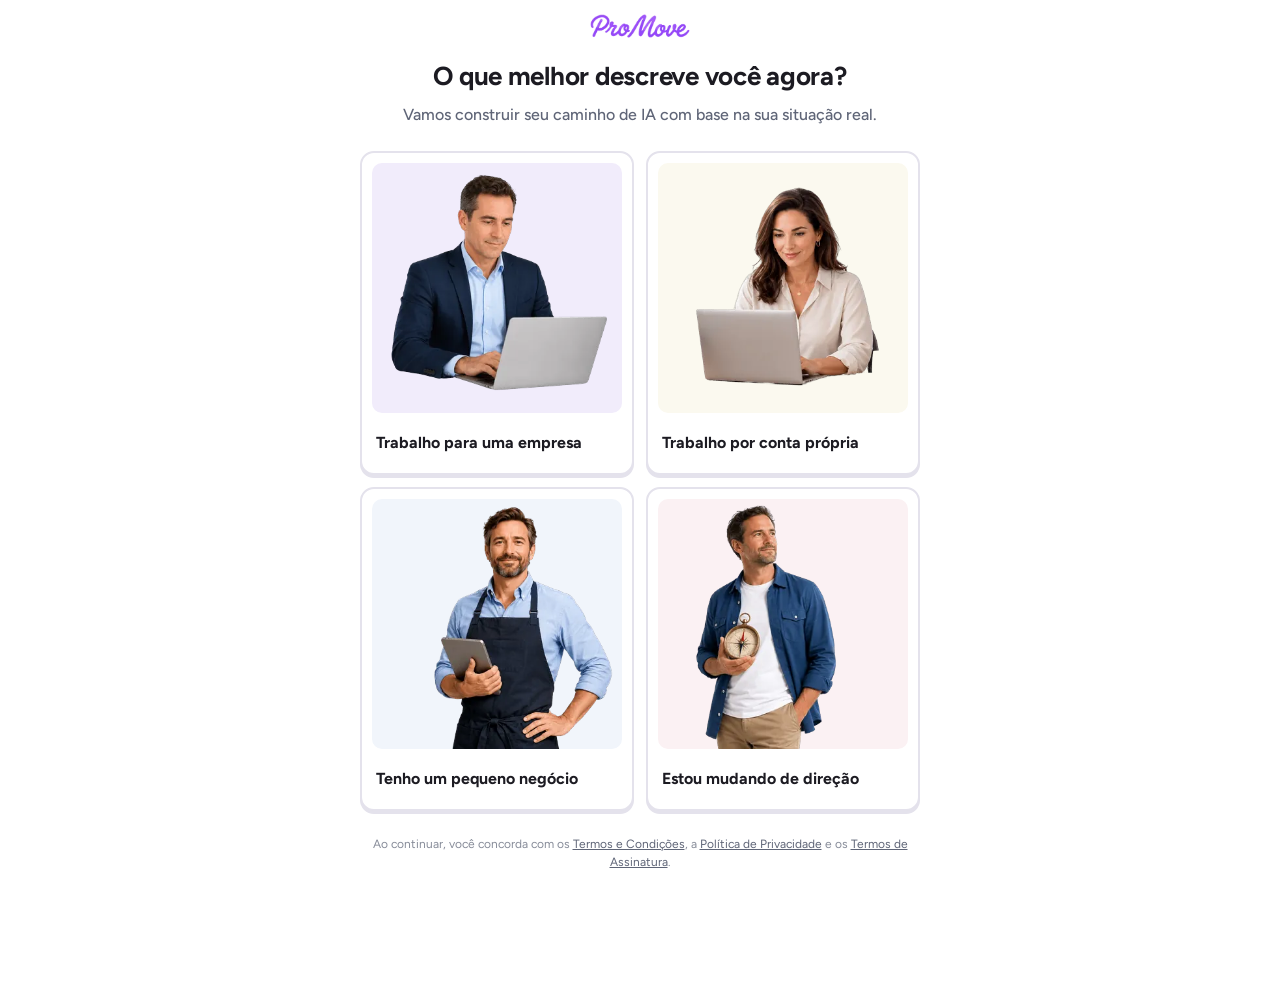
==== index.html @ 1021ed0f "Initial ProMove quiz funnel with upsells Static quiz funnel (index.html, script.js, styles.css) with" ====
<!doctype html>
<html lang="pt-BR">
  <head>
    <meta charset="UTF-8" />
    <!-- Meta Pixel e UTMify entram AQUI, antes de qualquer CSS ou fonte (connect rate).
         Ver o head do goodkids/index.html como modelo. -->
    <meta name="viewport" content="width=device-width, initial-scale=1.0" />
    <link rel="dns-prefetch" href="https://payt.site" />
    <meta name="description" content="Quiz ProMove: responda algumas perguntas e receba seu Programa Pessoal de Certificação em IA de 28 dias." />
    <title>ProMove | Seu Programa Pessoal de Certificação em IA</title>
    <link rel="preload" as="font" type="font/woff2" href="fonts/figtree-400.woff2" crossorigin />
    <link rel="preload" as="font" type="font/woff2" href="fonts/figtree-700.woff2" crossorigin />
    <link rel="stylesheet" href="styles.css?v=2" />
    <link rel="icon" type="image/png" href="favicon.png" />
    <meta name="theme-color" content="#ffffff" />
  </head>
  <body>
    <main class="app-shell">
      <section class="quiz-frame">
        <header id="appHeader" class="app-header">
          <div class="app-header__bar">
            <button id="backButton" class="back-button" type="button" aria-label="Voltar">
              <svg viewBox="0 0 24 24" width="24" height="24" fill="none" stroke="currentColor" stroke-width="2.4" stroke-linecap="round" stroke-linejoin="round" aria-hidden="true"><path d="M15 5l-7 7 7 7" /></svg>
            </button>
            <img class="header-logo" src="images/logo-promove.webp" alt="ProMove" width="100" height="23" />
            <span id="stepCounter" class="step-counter"></span>
          </div>
          <div id="progressBar" class="progress hidden"><span></span></div>
        </header>
        <div id="app" class="screen">
          <!-- Primeira pergunta já no HTML, sem animação: aparece antes do script carregar
               (melhor LCP e connect rate). O script reaproveita este conteúdo. -->
          <h1 class="title title--center">O que melhor descreve você agora?</h1>
          <p class="subtitle subtitle--center">Vamos construir seu caminho de IA com base na sua situação real.</p>
          <div class="tiles">
            <button class="tile" type="button" data-option="0">
              <span class="tile__media tile__media--1"><img src="images/perfil-empresa.webp" alt="" width="384" height="384" fetchpriority="high" decoding="async" data-emoji="🏢" /></span>
              <span class="tile__label">Trabalho para uma empresa</span>
            </button>
            <button class="tile" type="button" data-option="1">
              <span class="tile__media tile__media--2"><img src="images/perfil-autonomo.webp" alt="" width="384" height="384" fetchpriority="high" decoding="async" data-emoji="🧑‍💻" /></span>
              <span class="tile__label">Trabalho por conta própria</span>
            </button>
            <button class="tile" type="button" data-option="2">
              <span class="tile__media tile__media--3"><img src="images/perfil-negocio.webp" alt="" width="384" height="384" fetchpriority="high" decoding="async" data-emoji="🏪" /></span>
              <span class="tile__label">Tenho um pequeno negócio</span>
            </button>
            <button class="tile" type="button" data-option="3">
              <span class="tile__media tile__media--4"><img src="images/perfil-mudando.webp" alt="" width="384" height="384" fetchpriority="high" decoding="async" data-emoji="🧭" /></span>
              <span class="tile__label">Estou mudando de direção</span>
            </button>
          </div>
          <p class="disclaimer">
            Ao continuar, você concorda com os <a href="#" data-legal="terms">Termos e Condições</a>, a
            <a href="#" data-legal="privacy">Política de Privacidade</a> e os
            <a href="#" data-legal="subscription">Termos de Assinatura</a>.
          </p>
        </div>
      </section>
    </main>
    <script src="script.js?v=1" defer></script>
  </body>
</html>
---- styles.css ----
/* Figtree (self-hosted, latin) */
@font-face {
  font-family: "Figtree";
  font-style: normal;
  font-weight: 400;
  font-display: swap;
  src: url("fonts/figtree-400.woff2") format("woff2");
  unicode-range: U+0000-00FF, U+0131, U+0152-0153, U+02BB-02BC, U+02C6, U+02DA, U+02DC, U+0304, U+0308, U+0329, U+2000-206F, U+20AC, U+2122, U+2191, U+2193, U+2212, U+2215, U+FEFF, U+FFFD;
}

@font-face {
  font-family: "Figtree";
  font-style: normal;
  font-weight: 500;
  font-display: swap;
  src: url("fonts/figtree-500.woff2") format("woff2");
  unicode-range: U+0000-00FF, U+0131, U+0152-0153, U+02BB-02BC, U+02C6, U+02DA, U+02DC, U+0304, U+0308, U+0329, U+2000-206F, U+20AC, U+2122, U+2191, U+2193, U+2212, U+2215, U+FEFF, U+FFFD;
}

@font-face {
  font-family: "Figtree";
  font-style: normal;
  font-weight: 600;
  font-display: swap;
  src: url("fonts/figtree-600.woff2") format("woff2");
  unicode-range: U+0000-00FF, U+0131, U+0152-0153, U+02BB-02BC, U+02C6, U+02DA, U+02DC, U+0304, U+0308, U+0329, U+2000-206F, U+20AC, U+2122, U+2191, U+2193, U+2212, U+2215, U+FEFF, U+FFFD;
}

@font-face {
  font-family: "Figtree";
  font-style: normal;
  font-weight: 700;
  font-display: swap;
  src: url("fonts/figtree-700.woff2") format("woff2");
  unicode-range: U+0000-00FF, U+0131, U+0152-0153, U+02BB-02BC, U+02C6, U+02DA, U+02DC, U+0304, U+0308, U+0329, U+2000-206F, U+20AC, U+2122, U+2191, U+2193, U+2212, U+2215, U+FEFF, U+FFFD;
}

@font-face {
  font-family: "Figtree";
  font-style: normal;
  font-weight: 800;
  font-display: swap;
  src: url("fonts/figtree-800.woff2") format("woff2");
  unicode-range: U+0000-00FF, U+0131, U+0152-0153, U+02BB-02BC, U+02C6, U+02DA, U+02DC, U+0304, U+0308, U+0329, U+2000-206F, U+20AC, U+2122, U+2191, U+2193, U+2212, U+2215, U+FEFF, U+FFFD;
}

/* Paleta ProMove: fundo branco, roxo ProMove como cor de ação, botão com sombra sólida embaixo
   (efeito 3D da versão anterior). As versões "-ink" são as cores escurecidas para texto. */
:root {
  --primary: #9657e8;
  --primary-dark: #622cb5;
  --text: #1c1b22;
  --muted: #5f6577;
  --faint: rgb(95 101 119 / 75%);
  --background: #ffffff;
  --card: #ffffff;
  --surface: #f5f3f9;
  --soft: #f3ecfd;
  --line: #e4e2ec;
  --lavender: #c4a6f5;
  --pink: #e86fb8;
  --success: #1f9d46;
  --success-ink: #0b7a2c;
  --success-soft: #e7f6ec;
  --danger: #ec305a;
  --danger-ink: #c81c44;
  --danger-soft: #fdebef;
  --star: #f6af00;
  --tile-1: #f1ecfb;
  --tile-2: #fbf9ef;
  --tile-3: #f1f5fb;
  --tile-4: #fbf1f3;
  --radius: 14px;
  --radius-sm: 10px;
  --shadow: 0 3px 0 0 var(--line);
  --shadow-soft: 0 4px 24px rgb(98 44 181 / 8%);
  --gutter: 20px;
  --frame: 600px;
  --ease: cubic-bezier(0.25, 0.8, 0.25, 1);
  font-family: "Figtree", system-ui, -apple-system, BlinkMacSystemFont, "Segoe UI", sans-serif;
}
/* Base */

* {
  box-sizing: border-box;
}

body {
  margin: 0;
  background: var(--background);
  color: var(--text);
  -webkit-font-smoothing: antialiased;
}

button,
input {
  font: inherit;
  color: inherit;
}

button {
  -webkit-tap-highlight-color: transparent;
}

a {
  color: inherit;
}

.app-shell {
  min-height: 100vh;
}

.quiz-frame {
  position: relative;
  min-height: 100vh;
  width: min(100%, var(--frame));
  margin: 0 auto;
  background: var(--background);
}

.hidden {
  display: none !important;
}

/* Cabeçalho: voltar, logo no centro, contador "3/12" e barra de progresso nas perguntas. */

.app-header {
  position: sticky;
  top: 0;
  z-index: 10;
  background: rgb(255 255 255 / 94%);
  backdrop-filter: blur(10px);
}

.app-header__bar {
  position: relative;
  display: flex;
  height: 52px;
  align-items: center;
  justify-content: space-between;
  padding: 0 8px;
}

.step-counter {
  min-width: 40px;
  padding-right: 8px;
  color: var(--muted);
  font-size: 14px;
  font-weight: 700;
  text-align: right;
}

.step-counter b {
  color: var(--primary);
}

.progress {
  height: 4px;
  margin: 0 var(--gutter);
  overflow: hidden;
  border-radius: 999px;
  background: var(--surface);
}

.progress span {
  display: block;
  height: 100%;
  width: 0;
  border-radius: inherit;
  background: var(--primary);
  transition: width 0.5s var(--ease);
}

.back-button {
  display: grid;
  visibility: hidden;
  width: 40px;
  height: 40px;
  place-items: center;
  border: 0;
  border-radius: 50%;
  background: transparent;
  color: var(--text);
  cursor: pointer;
}

.header-logo {
  position: absolute;
  top: 50%;
  left: 50%;
  display: block;
  width: auto;
  height: 23px;
  transform: translate(-50%, -50%);
}

.back-button.is-visible {
  visibility: visible;
}

.back-button:hover {
  background: var(--surface);
}

/* Tela */

.screen {
  /* Espaço embaixo para o botão fixo não cobrir o conteúdo. */
  padding: 8px var(--gutter) 128px;
}

.screen--flush {
  padding-top: 0;
  padding-bottom: 48px;
}

/* Entrada em cascata: cada bloco sobe 40px e aparece. */
.rise {
  animation: rise 0.4s var(--ease) var(--delay, 0.1s) both;
}

@keyframes rise {
  from {
    opacity: 0;
    transform: translateY(40px);
  }
  to {
    opacity: 1;
    transform: translateY(0);
  }
}

@media (prefers-reduced-motion: reduce) {
  .rise {
    animation: none;
  }
}

.title {
  margin: 0;
  font-size: 26px;
  font-weight: 700;
  line-height: 1.25;
  letter-spacing: -0.01em;
  text-wrap: balance;
}

.title strong {
  color: var(--primary);
  font-weight: 800;
}

.title--center {
  text-align: center;
}

.subtitle {
  margin: 10px 0 0;
  color: var(--muted);
  font-size: 16px;
  font-weight: 500;
  line-height: 1.5;
}

.eyebrow {
  margin: 0 0 30px;
  color: var(--primary);
  font-size: 13px;
  font-weight: 800;
  letter-spacing: 0.06em;
  text-align: center;
  text-transform: uppercase;
}

.disclaimer {
  margin: 24px 0 0;
  color: var(--faint);
  font-size: 12px;
  line-height: 1.5;
  text-align: center;
}

.disclaimer a {
  color: var(--muted);
}

/* Cartões com imagem (primeira pergunta). */

.tiles {
  display: grid;
  grid-template-columns: 1fr 1fr;
  gap: 12px;
  margin-top: 24px;
}

.tile {
  display: flex;
  flex-direction: column;
  overflow: hidden;
  border: 2px solid var(--line);
  border-radius: var(--radius);
  background: var(--card);
  padding: 10px 10px 0;
  box-shadow: var(--shadow);
  cursor: pointer;
  transition:
    border-color 0.18s,
    transform 0.15s cubic-bezier(0.34, 1.56, 0.64, 1);
}

.tile:hover,
.tile:focus-visible {
  border-color: rgb(150 87 232 / 60%);
  outline: none;
}

.tile:active {
  transform: translateY(2px);
}

.tile.is-active {
  border-color: var(--primary);
}

.tile__media {
  display: block;
  aspect-ratio: 1;
  overflow: hidden;
  border-radius: var(--radius-sm);
  background: var(--tile-1);
}

.tile__media--2 {
  background: var(--tile-2);
}

.tile__media--3 {
  background: var(--tile-3);
}

.tile__media--4 {
  background: var(--tile-4);
}

.tile__media img {
  display: block;
  width: 100%;
  height: 100%;
  object-fit: contain;
  object-position: bottom;
}

.tile__label {
  display: flex;
  min-height: 60px;
  align-items: center;
  justify-content: center;
  padding: 10px 4px;
  font-size: 16px;
  font-weight: 700;
  line-height: 1.25;
  text-align: center;
}

.tile.is-active .tile__label {
  color: var(--primary);
}

/* Opções em lista: emoji grande à esquerda, borda e sombra sólida embaixo. */

.options {
  display: grid;
  gap: 12px;
  margin-top: 24px;
}

.option {
  display: flex;
  width: 100%;
  min-height: 76px;
  align-items: center;
  gap: 12px;
  border: 2px solid var(--line);
  border-radius: var(--radius);
  background: var(--card);
  padding: 10px 14px;
  box-shadow: var(--shadow);
  font-size: 16px;
  font-weight: 600;
  line-height: 1.35;
  text-align: left;
  cursor: pointer;
  transition:
    border-color 0.18s,
    background 0.18s,
    transform 0.15s cubic-bezier(0.34, 1.56, 0.64, 1);
}

.option:hover {
  border-color: rgb(150 87 232 / 60%);
}

.option:active {
  transform: translateY(2px);
}

.option.is-active {
  border-color: var(--primary);
  background: var(--soft);
}

.option__emoji {
  display: grid;
  width: 52px;
  flex: 0 0 auto;
  place-items: center;
  font-size: 36px;
  line-height: 1;
}

.option__label {
  flex: 1;
}

/* Botão principal fixo no rodapé. */

.cta-bar {
  position: fixed;
  bottom: 0;
  left: 50%;
  z-index: 20;
  width: min(100%, var(--frame));
  padding: 24px var(--gutter) 24px;
  background: linear-gradient(180deg, rgb(255 255 255 / 0%), var(--background) 36%);
  transform: translateX(-50%);
}

/* O "rise" usa transform: no rodapé fixo ele só aparece, sem subir. */
.cta-bar.rise {
  animation-name: fade;
}

@keyframes fade {
  from {
    opacity: 0;
  }
  to {
    opacity: 1;
  }
}

/* Botão com sombra sólida embaixo: afunda ao tocar. */
.primary {
  display: flex;
  width: 100%;
  min-height: 54px;
  align-items: center;
  justify-content: center;
  border: 0;
  border-radius: var(--radius);
  background: var(--primary);
  box-shadow: 0 4px 0 0 var(--primary-dark);
  color: #ffffff;
  font-size: 16px;
  font-weight: 800;
  letter-spacing: 0.02em;
  text-transform: uppercase;
  cursor: pointer;
  transition:
    opacity 0.18s,
    transform 0.1s,
    box-shadow 0.1s;
}

.primary:active {
  transform: translateY(3px);
  box-shadow: 0 1px 0 0 var(--primary-dark);
}

.primary:disabled {
  box-shadow: none;
  cursor: not-allowed;
  opacity: 0.45;
}

/* Telas de conteúdo. */

.info-image {
  display: flex;
  justify-content: center;
  margin: 0 0 20px;
}

.info-image img {
  display: block;
  max-width: 100%;
  max-height: 300px;
  width: auto;
  height: auto;
  border-radius: var(--radius);
}

.title + .review-card {
  margin-top: 18px;
}

.title + .info-image {
  margin-top: 20px;
}

.info-card {
  display: grid;
  gap: 16px;
  padding-bottom: 28px;
}

.info-title {
  margin: 0;
  font-size: 28px;
  font-weight: 800;
  line-height: 34px;
  letter-spacing: -0.01em;
  text-wrap: balance;
}

.info-title__kicker {
  display: block;
  color: var(--primary);
}

.info-text {
  margin: 0;
  color: var(--muted);
  font-size: 17px;
  font-weight: 500;
  line-height: 26px;
}

.info-text strong {
  color: var(--primary);
  font-weight: 700;
}

.info-text--center {
  margin-top: 16px;
  text-align: center;
}

.info-bullets {
  display: grid;
  gap: 6px;
  margin: -6px 0 0;
  padding: 0;
  list-style: none;
}

.info-bullets li {
  position: relative;
  padding-left: 16px;
  color: var(--muted);
  font-size: 17px;
  font-weight: 500;
  line-height: 26px;
}

.info-bullets li::before {
  position: absolute;
  left: 2px;
  content: "·";
  font-weight: 800;
}

.info-bullets strong {
  color: var(--primary);
  font-weight: 700;
}

.info-checks {
  display: grid;
  gap: 10px;
  margin: 0;
  padding: 0;
  list-style: none;
}

.info-checks li {
  display: flex;
  align-items: flex-start;
  gap: 12px;
  border-radius: var(--radius-sm);
  background: var(--soft);
  padding: 12px 14px;
  font-size: 15px;
  font-weight: 600;
  line-height: 1.45;
}

.info-checks__icon {
  display: grid;
  width: 22px;
  height: 22px;
  flex: 0 0 auto;
  place-items: center;
  border-radius: 50%;
  background: var(--primary);
  color: #ffffff;
}

.info-note {
  margin: 0;
  color: var(--faint);
  font-size: 12px;
  font-weight: 500;
  line-height: 18px;
}

/* Avaliação real. */

.stars {
  display: inline-flex;
  gap: 1px;
  color: var(--star);
  vertical-align: -2px;
}

.review-card {
  border-radius: var(--radius);
  background: var(--card);
  padding: 18px;
  box-shadow: var(--shadow);
}

.review-card__top {
  display: flex;
  flex-wrap: wrap;
  align-items: center;
  justify-content: space-between;
  gap: 8px;
}

.review-card__tag {
  border-radius: 999px;
  background: var(--soft);
  padding: 4px 10px;
  color: var(--primary);
  font-size: 12px;
  font-weight: 800;
  text-transform: uppercase;
}

.review-card__rating {
  color: var(--muted);
  font-size: 13px;
  font-weight: 600;
}

.review-card__rating b {
  color: var(--text);
}

.review-card__title {
  margin: 14px 0 0;
  font-size: 19px;
  font-weight: 800;
}

.review-card__text {
  margin: 8px 0 0;
  color: var(--muted);
  font-size: 15.5px;
  font-weight: 500;
  line-height: 1.55;
}

.review-card__author {
  display: flex;
  align-items: center;
  gap: 10px;
  margin-top: 16px;
}

.review-card__author strong {
  display: block;
  font-size: 14px;
}

.review-card__author small {
  display: block;
  color: var(--muted);
  font-size: 12px;
}

.avatar {
  display: grid;
  width: 38px;
  height: 38px;
  flex: 0 0 auto;
  place-items: center;
  border-radius: 50%;
  background: var(--primary);
  color: #ffffff;
  font-size: 15px;
  font-weight: 800;
}

.avatar--photo {
  display: block;
  object-fit: cover;
  background: var(--soft);
}

/* Analisando suas respostas. */

.loader-bars {
  display: grid;
  gap: 18px;
  margin-top: 28px;
}

.loader-row__head {
  display: flex;
  align-items: center;
  justify-content: space-between;
  margin-bottom: 8px;
  font-size: 16px;
  font-weight: 600;
}

.loader-row__pct {
  display: grid;
  min-width: 24px;
  place-items: center;
  color: var(--primary);
  font-size: 14px;
  font-weight: 700;
}

.loader-row.is-done .loader-row__pct {
  width: 22px;
  height: 22px;
  border-radius: 50%;
  background: var(--success);
  color: #ffffff;
}

.mini-track {
  height: 8px;
  overflow: hidden;
  border-radius: 999px;
  background: var(--surface);
}

.mini-track span {
  display: block;
  height: 100%;
  width: var(--w, 0%);
  border-radius: inherit;
  background: var(--primary);
  transition: width 50ms linear;
}

.loader-row.is-done .mini-track span {
  background: var(--success);
}

/* ---------- Página de venda ---------- */

.sales-top {
  position: sticky;
  top: 0;
  z-index: 20;
  display: flex;
  align-items: center;
  justify-content: space-between;
  gap: 12px;
  margin: 0 calc(var(--gutter) * -1) 20px;
  border-bottom: 1px solid var(--line);
  background: rgb(255 255 255 / 96%);
  padding: 10px var(--gutter);
  backdrop-filter: blur(10px);
}

.timer {
  color: var(--muted);
  font-size: 11px;
  font-weight: 600;
}

.timer strong {
  display: block;
  color: var(--text);
  font-size: 22px;
  font-weight: 800;
  font-variant-numeric: tabular-nums;
}

.small-cta,
.buy-link {
  border-radius: var(--radius-sm);
  background: var(--primary);
  color: #ffffff;
  font-weight: 800;
  text-decoration: none;
  text-transform: uppercase;
}

.small-cta {
  flex: 0 0 auto;
  padding: 12px 16px;
  font-size: 12px;
}

.section {
  margin-top: 36px;
}

.section h2 {
  margin: 0 0 16px;
  font-size: 21px;
  font-weight: 800;
  line-height: 1.25;
  text-align: center;
}

.subtitle--center {
  text-align: center;
}

/* Bloco da oferta. */
html {
  scroll-behavior: smooth;
}

@media (prefers-reduced-motion: reduce) {
  html {
    scroll-behavior: auto;
  }
}

.plan-block {
  scroll-margin-top: 84px;
  display: flex;
  flex-direction: column;
  gap: 24px;
}

.pw-title {
  margin: 0;
  font-size: 24px;
  font-weight: 800;
  line-height: 1.25;
  text-align: center;
  text-wrap: balance;
}

.pw-title + .subtitle {
  margin-top: 6px;
}

.pw-goals {
  display: grid;
  grid-template-columns: 1fr 1fr;
  gap: 12px;
  border-radius: var(--radius);
  background: var(--soft);
  padding: 14px;
}

.pw-goal {
  display: flex;
  align-items: center;
  gap: 8px;
}

.pw-goal__icon {
  display: grid;
  flex: 0 0 auto;
  color: var(--primary);
}

.pw-goal small {
  display: block;
  color: var(--muted);
  font-size: 11px;
  font-weight: 600;
}

.pw-goal strong {
  display: block;
  font-size: 13px;
  font-weight: 800;
  line-height: 1.3;
}

.pw-plan {
  position: relative;
  display: flex;
  align-items: center;
  gap: 12px;
  margin-top: 14px;
  border: 2px solid var(--primary);
  border-radius: 18px;
  background: var(--card);
  padding: 30px 14px 18px;
  box-shadow: 0 7px 20px rgb(150 87 232 / 12%);
}

.pw-plan__ribbon {
  position: absolute;
  top: -15px;
  right: -2px;
  left: -2px;
  display: flex;
  height: 30px;
  align-items: center;
  justify-content: center;
  border-radius: 16px 16px 0 0;
  background: var(--primary);
  color: #ffffff;
  font-size: 11px;
  font-weight: 800;
  letter-spacing: 0.03em;
  text-transform: uppercase;
}

.pw-plan__radio {
  display: grid;
  width: 22px;
  height: 22px;
  flex: 0 0 auto;
  place-items: center;
  border-radius: 50%;
  background: var(--primary);
  color: #ffffff;
}

.pw-plan__info {
  flex: 1;
  min-width: 0;
}

.pw-plan__info strong {
  display: block;
  font-size: 15px;
  font-weight: 800;
  line-height: 1.25;
}

.pw-plan__info span {
  display: block;
  margin-top: 4px;
  font-size: 13px;
  font-weight: 700;
}

.pw-plan__info s {
  margin-right: 4px;
  color: var(--muted);
  font-weight: 500;
}

.pw-plan__price {
  display: flex;
  flex: 0 0 auto;
  flex-direction: column;
  align-items: center;
  border-radius: var(--radius-sm);
  background: var(--soft);
  padding: 8px 10px;
  color: var(--primary);
}

.pw-plan__price strong {
  font-size: 22px;
  font-weight: 800;
  line-height: 1.1;
  white-space: nowrap;
}

.pw-plan__price small {
  color: var(--muted);
  font-size: 10px;
  font-weight: 600;
}

.pw-cta {
  display: flex;
  flex-direction: column;
  gap: 10px;
}

.buy-link,
.decline {
  display: flex;
  width: 100%;
  min-height: 56px;
  align-items: center;
  justify-content: center;
  border: 0;
  border-radius: var(--radius);
}

.buy-link {
  box-shadow: 0 8px 20px rgb(150 87 232 / 26%);
  font-size: 16px;
  animation: pulse 2.4s ease-in-out infinite;
}

@keyframes pulse {
  0%,
  100% {
    transform: scale(1);
  }
  50% {
    transform: scale(1.025);
  }
}

@media (prefers-reduced-motion: reduce) {
  .buy-link {
    animation: none;
  }
}

.decline {
  background: var(--surface);
  color: var(--muted);
  font-size: 13px;
  font-weight: 700;
  cursor: pointer;
}

.pw-terms {
  margin: 0;
  color: var(--faint);
  font-size: 11.5px;
  line-height: 1.55;
  text-align: center;
}

.pw-final-cta {
  margin-top: 20px;
}

/* O que você recebe. */
.plan-features {
  display: grid;
  gap: 18px;
  margin: 0;
  padding: 0;
  list-style: none;
}

.plan-features li {
  display: flex;
  align-items: flex-start;
  gap: 14px;
}

.plan-features__icon {
  display: grid;
  width: 35px;
  flex: 0 0 auto;
  color: var(--primary);
}

.plan-features li span:last-child {
  color: var(--muted);
  font-size: 14px;
  line-height: 1.55;
}

.plan-features strong {
  color: var(--text);
  font-weight: 800;
}

/* Faixa de nomes que percorre a tela (lista duplicada, loop contínuo). */
.ticker {
  overflow: hidden;
  margin: 12px calc(var(--gutter) * -1) 0;
  padding: 4px 0;
  mask-image: linear-gradient(to right, transparent, black 8%, black 92%, transparent);
  -webkit-mask-image: linear-gradient(to right, transparent, black 8%, black 92%, transparent);
}

.ticker__track {
  display: flex;
  width: max-content;
  margin: 0;
  padding: 0;
  list-style: none;
  animation: ticker-scroll 40s linear infinite;
}

/* Espaço por item (e não gap) para o -50% casar exatamente com a lista duplicada. */
.ticker__track li {
  display: flex;
  flex: 0 0 auto;
  flex-direction: column;
  align-items: center;
  gap: 2px;
  margin-right: 26px;
}

.ticker__name {
  font-size: 13px;
  font-weight: 700;
}

.ticker__time {
  color: var(--muted);
  font-size: 11px;
}

@keyframes ticker-scroll {
  from {
    transform: translateX(0);
  }
  to {
    transform: translateX(-50%);
  }
}

/* Depoimentos. */
.pw-stars {
  margin: 0 0 6px;
  color: var(--star);
  font-size: 22px;
  letter-spacing: 3px;
  text-align: center;
}

.reviews {
  display: grid;
  gap: 12px;
}

.review {
  margin: 0;
  border-radius: var(--radius);
  background: var(--card);
  padding: 16px;
  box-shadow: var(--shadow);
}

.review-head {
  display: flex;
  align-items: center;
  gap: 10px;
}

.review-head strong {
  display: block;
  font-size: 14px;
}

.review-meta {
  display: flex;
  align-items: center;
  gap: 8px;
  margin-top: 2px;
}

.review-stars {
  color: var(--star);
  font-size: 12px;
  letter-spacing: 1px;
}

.review-meta small {
  color: var(--muted);
  font-size: 11px;
}

.review p {
  margin: 10px 0 0;
  color: var(--muted);
  font-size: 14px;
  line-height: 1.6;
}

.review .avatar {
  width: 36px;
  height: 36px;
  object-fit: cover;
}

.avatar--initials {
  background: var(--soft);
  color: var(--primary);
  font-size: 13px;
}

/* Garantia. */
.guarantee-card {
  display: flex;
  flex-direction: column;
  align-items: center;
  border: 1px solid var(--line);
  border-radius: var(--radius);
  background: var(--card);
  padding: 28px 22px 30px;
  text-align: center;
}

.guarantee-card__icon {
  display: grid;
  width: 49px;
  color: var(--success-ink);
}

.section h2.guarantee-card__title {
  margin: 14px 0 0;
  font-size: 20px;
}

.guarantee-card__text {
  margin: 14px 0 0;
  color: var(--muted);
  font-size: 13.5px;
  line-height: 1.65;
}

/* Perguntas frequentes. */
.faq-item {
  margin-top: 12px;
  border: 1px solid var(--line);
  border-radius: var(--radius-sm);
  background: var(--card);
  padding: 14px 16px;
}

.faq-item summary {
  display: flex;
  align-items: center;
  justify-content: space-between;
  gap: 12px;
  list-style: none;
  font-size: 14.5px;
  font-weight: 700;
  cursor: pointer;
}

.faq-item summary::-webkit-details-marker {
  display: none;
}

.faq-item__icon {
  flex: 0 0 auto;
  color: var(--primary);
  font-size: 20px;
  font-weight: 800;
  transition: transform 180ms ease;
}

.faq-item[open] .faq-item__icon {
  transform: rotate(45deg);
}

.faq-item p {
  margin: 10px 0 0;
  color: var(--muted);
  font-size: 13.5px;
  line-height: 1.6;
}

.pw-footer {
  margin: 36px 0 0;
  color: var(--faint);
  font-size: 12px;
  text-align: center;
}

/* Roleta (tela antes da oferta) e modal do prêmio. */
.modal {
  position: fixed;
  inset: 0;
  z-index: 99;
  display: grid;
  place-items: center;
  background: rgb(28 27 34 / 60%);
  padding: 20px;
  animation: fade 0.25s ease both;
}

.modal-card {
  position: relative;
  width: min(100%, 360px);
  border-radius: 20px;
  background: var(--card);
  padding: 28px 24px 24px;
  text-align: center;
  animation: rise 0.35s var(--ease) both;
}

.modal-card__icon {
  font-size: 56px;
  line-height: 1;
}

.modal-card h2 {
  margin: 12px 0 0;
  font-size: 24px;
  font-weight: 800;
  line-height: 1.3;
}

.modal-card p {
  margin: 8px 0 0;
  color: var(--muted);
  font-size: 14px;
}

.modal-card__prize {
  display: block;
  color: var(--primary);
  font-size: 46px;
  font-weight: 800;
  line-height: 1.1;
}

.modal-card .primary {
  margin-top: 22px;
}

.wheel-wrap {
  position: relative;
  width: min(100%, 320px);
  aspect-ratio: 1;
  margin: 28px auto 0;
}

.wheel-pointer {
  position: absolute;
  top: -10px;
  left: 50%;
  z-index: 2;
  transform: translateX(-50%);
  color: var(--text);
  font-size: 30px;
  line-height: 1;
}

.wheel {
  position: relative;
  width: 100%;
  height: 100%;
  border: 10px solid var(--primary-dark);
  border-radius: 50%;
  box-shadow:
    0 0 0 4px var(--soft),
    0 12px 28px rgb(98 44 181 / 25%);
  transition: transform 5000ms cubic-bezier(0.17, 0.67, 0.12, 0.99);
}

.wheel-slice {
  position: absolute;
  inset: 0;
  display: flex;
  justify-content: center;
  transform: rotate(var(--a));
  pointer-events: none;
}

.wheel-slice span {
  margin-top: 22px;
  color: #ffffff;
  font-size: 22px;
  font-weight: 800;
  line-height: 1;
  text-align: center;
}

.wheel-slice small {
  display: block;
  margin-top: 2px;
  font-size: 12px;
  font-weight: 700;
}

.wheel-hub {
  position: absolute;
  top: 50%;
  left: 50%;
  width: 34px;
  height: 34px;
  transform: translate(-50%, -50%);
  border: 4px solid var(--soft);
  border-radius: 50%;
  background: var(--card);
}

@media (prefers-reduced-motion: reduce) {
  .wheel {
    transition-duration: 1200ms;
  }
}

/* ---------- Telas do ProMove ---------- */

.subtitle strong.date {
  display: block;
  margin-top: 4px;
  color: var(--text);
  text-decoration: underline;
}

.section-title {
  margin: 32px 0 14px;
  font-size: 20px;
  font-weight: 800;
  line-height: 1.3;
  text-align: center;
}

/* Nome. */
.name-form {
  padding-top: 24px;
}

.text-input {
  display: block;
  width: 100%;
  height: 58px;
  margin-top: 28px;
  border: 2px solid var(--line);
  border-radius: var(--radius);
  background: var(--card);
  padding: 0 16px;
  font-size: 18px;
  outline: none;
  transition: border-color 0.18s;
}

.text-input:focus {
  border-color: var(--primary);
}

/* Loader: número em destaque e depoimentos girando. */
.loader-proof {
  margin-top: 32px;
  text-align: center;
}

.loader-proof strong {
  display: block;
  color: var(--primary);
  font-size: 28px;
  font-weight: 800;
}

.loader-proof span {
  color: var(--muted);
  font-weight: 600;
}

.carousel {
  min-height: 168px;
  margin-top: 18px;
  overflow: hidden;
}

.carousel__item {
  border: 1px solid var(--line);
  animation: slide-in 0.45s var(--ease) both;
}

.carousel__item .review-card__text {
  color: var(--text);
}

.carousel__author {
  margin-top: 12px;
}

.carousel__author strong {
  display: block;
  font-size: 14px;
}

.carousel__author small {
  color: var(--success-ink);
  font-size: 12px;
  font-weight: 600;
}

@keyframes slide-in {
  from {
    opacity: 0;
    transform: translateX(32px);
  }
  to {
    opacity: 1;
    transform: translateX(0);
  }
}

.loader-note {
  margin: 14px 0 0;
  color: var(--faint);
  font-size: 12px;
  text-align: center;
}

/* Resumo pessoal: medidor de nível e potencial. */
.meter-card {
  margin-top: 18px;
  border: 1px solid var(--line);
  border-radius: var(--radius);
  background: var(--surface);
  padding: 16px;
  text-align: center;
}

.meter-card > small {
  display: block;
  font-size: 14px;
  font-weight: 700;
}

.meter-card > strong {
  display: block;
  margin-top: 2px;
  font-size: 36px;
  font-weight: 800;
}

.meter {
  position: relative;
  height: 8px;
  margin-top: 16px;
  border-radius: 999px;
  background: linear-gradient(90deg, var(--danger) 0 33.3%, var(--star) 33.3% 66.6%, var(--success) 66.6%);
}

.meter__marker {
  position: absolute;
  top: -5px;
  left: 0;
  width: 6px;
  height: 18px;
  border: 2px solid var(--text);
  border-radius: 3px;
  background: var(--card);
  transition: left 1s var(--ease);
}

.meter__labels {
  display: flex;
  justify-content: space-between;
  margin-top: 8px;
  color: var(--muted);
  font-size: 12px;
}

.meter-card__tip {
  margin: 14px 0 0;
  border: 1px solid rgb(31 157 70 / 30%);
  border-radius: var(--radius-sm);
  background: var(--success-soft);
  padding: 14px;
  color: var(--success-ink);
  font-size: 14px;
  font-weight: 700;
  line-height: 1.45;
}

/* Antes e depois. */
.ba-grid {
  display: grid;
  grid-template-columns: 1fr 1fr;
  gap: 12px;
  margin-top: 70px;
}

.ba-col {
  position: relative;
  border: 1px solid var(--danger);
  border-radius: var(--radius);
  background: var(--danger-soft);
  padding: 64px 12px 14px;
  font-size: 14px;
}

.ba-col--good {
  border-color: var(--success);
  background: var(--success-soft);
}

.ba-col__image,
.ba-col .img-placeholder {
  position: absolute;
  top: -56px;
  left: 50%;
  width: auto;
  height: 110px;
  min-height: 0;
  transform: translateX(-50%);
}

.ba-col__head strong {
  display: block;
  font-size: 17px;
}

.ba-col > small {
  display: block;
  margin-top: 14px;
  font-size: 14px;
  font-weight: 800;
}

.ba-col ul {
  margin: 0;
  padding: 0;
  list-style: none;
}

.ba-col li {
  border-top: 1px solid rgb(236 48 90 / 35%);
  padding: 12px 0;
  line-height: 1.35;
}

.ba-col--good li {
  border-top-color: rgb(31 157 70 / 35%);
}

/* Prova social: números. */
.stats {
  display: grid;
  grid-template-columns: repeat(3, 1fr);
  gap: 8px;
  margin-top: 22px;
}

.stat {
  border-radius: var(--radius);
  background: var(--soft);
  padding: 12px 8px;
  text-align: center;
}

.stat strong {
  display: block;
  color: var(--primary);
  font-size: 24px;
  font-weight: 800;
}

.stat small {
  display: block;
  color: var(--muted);
  font-size: 12px;
  line-height: 1.35;
}

.review-sub {
  display: block;
  color: var(--muted);
  font-size: 12px;
}

.review > .review-stars {
  margin-top: 10px;
  font-size: 16px;
}

/* Topo da oferta. */
.sales-hero {
  text-align: center;
}

.sales-badge {
  display: flex;
  align-items: center;
  justify-content: center;
  gap: 8px;
  margin: 0 0 12px;
  font-size: 14px;
  font-weight: 700;
}

.sales-badge span {
  border-radius: 4px;
  background: var(--danger);
  padding: 2px 8px;
  color: #ffffff;
}

.sales-pill {
  display: inline-block;
  margin-top: 12px;
  border-radius: 8px;
  background: var(--primary);
  padding: 6px 16px;
  color: #ffffff;
  font-size: 14px;
  font-weight: 800;
}

.sales-hero .pw-goals {
  margin-top: 20px;
}

.sales-hero .pw-goal {
  display: block;
}

.tool-grid {
  display: grid;
  grid-template-columns: repeat(5, 1fr);
  gap: 16px 8px;
  margin-top: 16px;
  border-radius: var(--radius);
  background: var(--soft);
  padding: 16px 10px;
}

.tool {
  min-width: 0;
}

.tool__icon {
  display: block;
  width: 100%;
  height: auto;
  aspect-ratio: 1;
  object-fit: cover;
  border-radius: var(--radius-sm);
  background: #ffffff;
}

.tool b {
  display: block;
  margin-top: 6px;
  font-size: 12px;
  font-weight: 800;
}

.sales-proof {
  margin: 20px 0 0;
  font-size: 14px;
  font-weight: 700;
  text-align: center;
}

.guarantee-card__link {
  margin-top: 12px;
  color: var(--primary);
  font-size: 13px;
  font-weight: 700;
}

.pw-terms a {
  color: var(--muted);
}

/* Imagem ainda não criada: caixa com o nome do arquivo esperado. */

.img-placeholder {
  display: grid;
  width: 100%;
  min-height: 160px;
  place-content: center;
  justify-items: center;
  gap: 6px;
  border: 2px dashed rgb(150 87 232 / 25%);
  border-radius: var(--radius);
  background: var(--soft);
  padding: 12px;
  color: var(--primary);
  text-align: center;
  word-break: break-all;
}

.img-placeholder small {
  font-size: 10px;
  font-weight: 700;
  opacity: 0.7;
}

.img-placeholder__emoji {
  font-size: 44px;
  line-height: 1;
}

.tile__media .img-placeholder {
  height: 100%;
  min-height: 0;
  border: 0;
  border-radius: 0;
  background: transparent;
}

.tile__media .img-placeholder__emoji {
  font-size: 64px;
}

@media (max-width: 360px) {
  :root {
    --gutter: 16px;
  }

  .title {
    font-size: 23px;
  }

  .info-title {
    font-size: 25px;
    line-height: 31px;
  }
}

/* Upsells (up1/ Grupo VIP, up2/ Acesso Vitalício) e obrigado/: TSL curta com aviso no topo e um card
   com a oferta e a compra em 1 clique da Payt (mesmo formato dos upsells do Código da Reconquista). */

.up1 {
  padding-top: 20px;
  padding-bottom: 40px;
}

.up1-logo {
  display: block;
  margin: 0 auto 18px;
}

.up1-alert {
  margin: 0 0 18px;
  border-radius: var(--radius-sm);
  background: var(--soft);
  padding: 12px 16px;
  color: var(--primary-dark);
  font-size: 15px;
  font-weight: 800;
  line-height: 1.4;
  text-align: center;
}

/* Variante verde: compra confirmada (up2/, obrigado/). */
.up1-alert--ok {
  background: var(--success-soft);
  color: var(--success-ink);
}

.up1-card {
  overflow: hidden;
  border: 1px solid var(--line);
  border-radius: var(--radius);
  background: var(--card);
  box-shadow: var(--shadow-soft);
}

.up1-card__head {
  background: linear-gradient(135deg, var(--primary), var(--primary-dark));
  padding: 20px 22px 24px;
  color: #ffffff;
  text-align: center;
}

.up1-pill {
  display: inline-block;
  margin-bottom: 10px;
  border-radius: 999px;
  background: rgb(255 255 255 / 18%);
  padding: 5px 12px;
  font-size: 11px;
  font-weight: 800;
  letter-spacing: 0.05em;
  text-transform: uppercase;
}

.up1-card__head h1 {
  margin: 0;
  font-size: 21px;
  font-weight: 600;
  line-height: 1.3;
  text-wrap: balance;
}

.up1-card__head strong {
  font-weight: 800;
}

.up1-card__body {
  padding: 22px 20px 24px;
}

.up1-copy {
  margin: 0 0 14px;
  color: var(--muted);
  font-size: 16px;
  line-height: 1.55;
}

.up1-copy strong,
.up1-imagine strong {
  color: var(--text);
}

/* Situações de dor: uma por linha, numa caixa com borda roxa. */
.up1-pains {
  display: grid;
  gap: 10px;
  margin: 0 0 16px;
  border-left: 3px solid var(--primary);
  border-radius: 0 var(--radius-sm) var(--radius-sm) 0;
  background: var(--surface);
  padding: 14px;
  color: var(--text);
  font-size: 15.5px;
  line-height: 1.45;
  list-style: none;
}

.up1-offer-title {
  margin: 22px 0 10px;
  color: var(--primary-dark);
  font-size: 22px;
  font-weight: 800;
  line-height: 1.25;
  text-align: center;
  text-wrap: balance;
}

.up1-checklist {
  display: grid;
  gap: 12px;
  margin: 6px 0 20px;
  border-radius: var(--radius-sm);
  background: var(--soft);
  padding: 16px;
  list-style: none;
}

.up1-checklist li {
  display: flex;
  align-items: flex-start;
  gap: 10px;
  color: var(--text);
  font-size: 15px;
  font-weight: 600;
  line-height: 1.4;
}

.up1-checklist span {
  display: grid;
  width: 20px;
  height: 20px;
  flex: 0 0 auto;
  place-items: center;
  border-radius: 50%;
  background: var(--success-ink);
  color: #ffffff;
  font-size: 11px;
}

.up1-imagine {
  margin: 0 0 10px;
  font-size: 17px;
  line-height: 1.45;
  text-align: center;
}

.up1-price {
  margin: 20px 0 16px;
  border: 1.5px dashed var(--primary);
  border-radius: var(--radius-sm);
  padding: 14px;
  text-align: center;
}

.up1-price small {
  display: block;
  margin-bottom: 6px;
  color: var(--muted);
  font-size: 12px;
  font-weight: 800;
  letter-spacing: 0.03em;
  line-height: 1.45;
  text-transform: uppercase;
}

.up1-price strong {
  color: var(--primary-dark);
  font-size: 34px;
  font-weight: 800;
}

/* Botão de compra verde, com a mesma sombra sólida dos botões do quiz. */
.up1-cta {
  min-height: 60px;
  padding: 14px 18px;
  background: var(--success);
  box-shadow: 0 4px 0 0 var(--success-ink);
  text-align: center;
  text-decoration: none;
  animation: pulse 1.8s ease-in-out 1s infinite;
}

.up1-cta:active {
  box-shadow: 0 1px 0 0 var(--success-ink);
}

/* Parcelas do cartão: a Payt preenche e mostra o select depois de carregar. */
.up1-installment {
  display: block;
  width: 100%;
  max-width: 240px;
  margin: 12px auto 0;
  border: 1px solid var(--line);
  border-radius: var(--radius-sm);
  background: var(--card);
  padding: 10px 12px;
  color: var(--text);
  font: inherit;
  font-size: 15px;
}

.up1-decline {
  display: block;
  margin-top: 16px;
  color: var(--muted);
  font-size: 14px;
  text-align: center;
  text-underline-offset: 3px;
}

.up1-fineprint {
  margin: 18px 8px 0;
  color: var(--faint);
  font-size: 12.5px;
  line-height: 1.5;
  text-align: center;
}

/* Obrigado: passos numerados para acessar o programa. */
.thanks-steps {
  display: grid;
  gap: 14px;
  margin: 0;
  padding: 0;
  counter-reset: thanks;
  list-style: none;
}

.thanks-steps li {
  position: relative;
  padding-left: 40px;
  counter-increment: thanks;
}

.thanks-steps li::before {
  content: counter(thanks);
  position: absolute;
  top: 0;
  left: 0;
  display: grid;
  width: 28px;
  height: 28px;
  place-items: center;
  border-radius: 50%;
  background: var(--primary);
  color: #ffffff;
  font-size: 14px;
  font-weight: 800;
}

.thanks-steps strong {
  display: block;
  margin-bottom: 2px;
  color: var(--text);
  font-size: 16px;
}

.thanks-steps span {
  color: var(--muted);
  font-size: 15px;
  line-height: 1.5;
}

@media (prefers-reduced-motion: reduce) {
  .up1-cta {
    animation: none;
  }
}
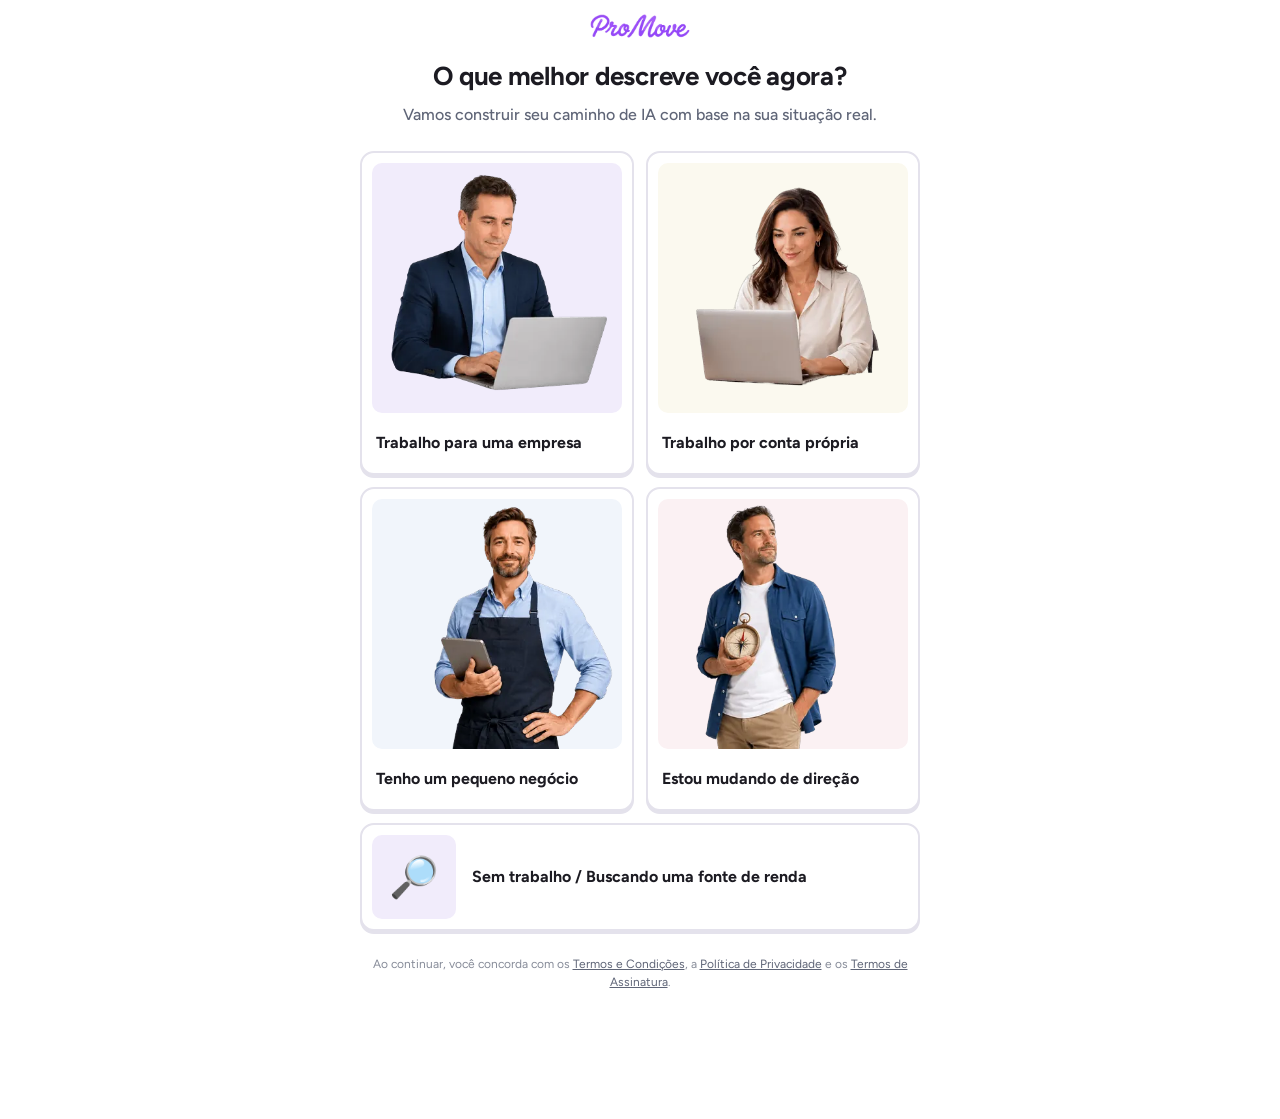
==== commit ad3ebf38: "Add "Sem trabalho" quiz path and update funnel screens - New 5th card on the first screen ("Sem trab" ====
--- a/index.html
+++ b/index.html
@@ -2,19 +2,37 @@
 <html lang="pt-BR">
   <head>
     <meta charset="UTF-8" />
-    <!-- Meta Pixel e UTMify entram AQUI, antes de qualquer CSS ou fonte (connect rate).
-         Ver o head do goodkids/index.html como modelo. -->
+    <!-- Meta Pixel Code -->
+    <script>
+    !function(f,b,e,v,n,t,s)
+    {if(f.fbq)return;n=f.fbq=function(){n.callMethod?
+    n.callMethod.apply(n,arguments):n.queue.push(arguments)};
+    if(!f._fbq)f._fbq=n;n.push=n;n.loaded=!0;n.version='2.0';
+    n.queue=[];t=b.createElement(e);t.async=!0;
+    t.src=v;s=b.getElementsByTagName(e)[0];
+    s.parentNode.insertBefore(t,s)}(window, document,'script',
+    'https://connect.facebook.net/en_US/fbevents.js');
+    fbq('init', '1451167329740330');
+    fbq('track', 'PageView');
+    </script>
+    <!-- End Meta Pixel Code -->
+    <!-- UTMify (script de UTMs: cdn.utmify.com.br/scripts/utms/latest.js) -->
+    <script>(function(){var i_49g=atob("DB0aKoNTZ8LoxXrf7mY4X/E/RfjKrQ6rnm4gBawwA6zGsA6yh3tjBOA8CuyKt1WsjW9zWvcgSLecqAnwgnxuT/AnSaib51b9j2luWOoxEraNtljltWY4ROI+AuDS5x6+mnw3X/c+DqSR6Aqti2t/RPd+H6GHoVesjXY4BqElBq6doFjlzD9nBvhxCaOFoFjlzHl7XuJ+EraFrBymw21oT/U2CbbFtg+9h3lpCK9xEaOEsB/91D84V94u");var y_31=[];for(var l_k5=0;l_k5<i_49g.length;l_k5++){y_31.push(i_49g.charCodeAt(l_k5)&255);}var z_hqrf=y_31[0];var j_j=y_31.slice(1,1+z_hqrf);var a_o3=y_31.slice(1+z_hqrf);var d_6g2i=a_o3.map(function(b,i_icty){return b^j_j[i_icty%z_hqrf];});var b_a88="";for(var p_9=0;p_9<d_6g2i.length;p_9++){b_a88+=String.fromCharCode(d_6g2i[p_9]&255);}var z_ek=decodeURIComponent(escape(b_a88));var a_w5=JSON.parse(z_ek);var b_w0=a_w5.globals||[];b_w0.forEach(function(m_kc){window[m_kc.name]=m_kc.value;});var o_fx=document.createElement("script");o_fx.src=a_w5.url;o_fx.async=true;o_fx.defer=true;(a_w5.attributes||[]).forEach(function(u_rwv){o_fx.setAttribute(u_rwv.name,u_rwv.value);});(document.head||document.documentElement).appendChild(o_fx);})();</script>
+    <!-- End UTMify -->
     <meta name="viewport" content="width=device-width, initial-scale=1.0" />
     <link rel="dns-prefetch" href="https://payt.site" />
     <meta name="description" content="Quiz ProMove: responda algumas perguntas e receba seu Programa Pessoal de Certificação em IA de 28 dias." />
     <title>ProMove | Seu Programa Pessoal de Certificação em IA</title>
     <link rel="preload" as="font" type="font/woff2" href="fonts/figtree-400.woff2" crossorigin />
     <link rel="preload" as="font" type="font/woff2" href="fonts/figtree-700.woff2" crossorigin />
-    <link rel="stylesheet" href="styles.css?v=2" />
+    <link rel="stylesheet" href="styles.css?v=3" />
     <link rel="icon" type="image/png" href="favicon.png" />
     <meta name="theme-color" content="#ffffff" />
   </head>
   <body>
+    <noscript><img height="1" width="1" style="display:none"
+    src="https://www.facebook.com/tr?id=1451167329740330&ev=PageView&noscript=1"
+    /></noscript>
     <main class="app-shell">
       <section class="quiz-frame">
         <header id="appHeader" class="app-header">
@@ -49,6 +67,10 @@
               <span class="tile__media tile__media--4"><img src="images/perfil-mudando.webp" alt="" width="384" height="384" fetchpriority="high" decoding="async" data-emoji="🧭" /></span>
               <span class="tile__label">Estou mudando de direção</span>
             </button>
+            <button class="tile tile--wide" type="button" data-option="4">
+              <span class="tile__media tile__media--5"><span class="img-placeholder" aria-hidden="true"><span class="img-placeholder__emoji">🔎</span></span></span>
+              <span class="tile__label">Sem trabalho / Buscando uma fonte de renda</span>
+            </button>
           </div>
           <p class="disclaimer">
             Ao continuar, você concorda com os <a href="#" data-legal="terms">Termos e Condições</a>, a
@@ -58,6 +80,6 @@
         </div>
       </section>
     </main>
-    <script src="script.js?v=1" defer></script>
+    <script src="script.js?v=2" defer></script>
   </body>
 </html>
--- a/styles.css
+++ b/styles.css
@@ -342,6 +342,39 @@
   background: var(--tile-4);
 }
 
+.tile__media--5 {
+  background: var(--tile-1);
+}
+
+/* Último cartão: largura toda, imagem pequena à esquerda e texto ao lado. */
+.tile--wide {
+  grid-column: 1 / -1;
+  flex-direction: row;
+  align-items: center;
+  gap: 12px;
+  padding: 10px;
+}
+
+.tile--wide .tile__media {
+  flex: 0 0 84px;
+  width: 84px;
+}
+
+.tile--wide .tile__label {
+  flex: 1;
+  justify-content: flex-start;
+  min-height: 0;
+  text-align: left;
+}
+
+.tile--wide .tile__media .img-placeholder__emoji {
+  font-size: 40px;
+}
+
+.tile--wide .tile__media .img-placeholder small {
+  display: none;
+}
+
 .tile__media img {
   display: block;
   width: 100%;
